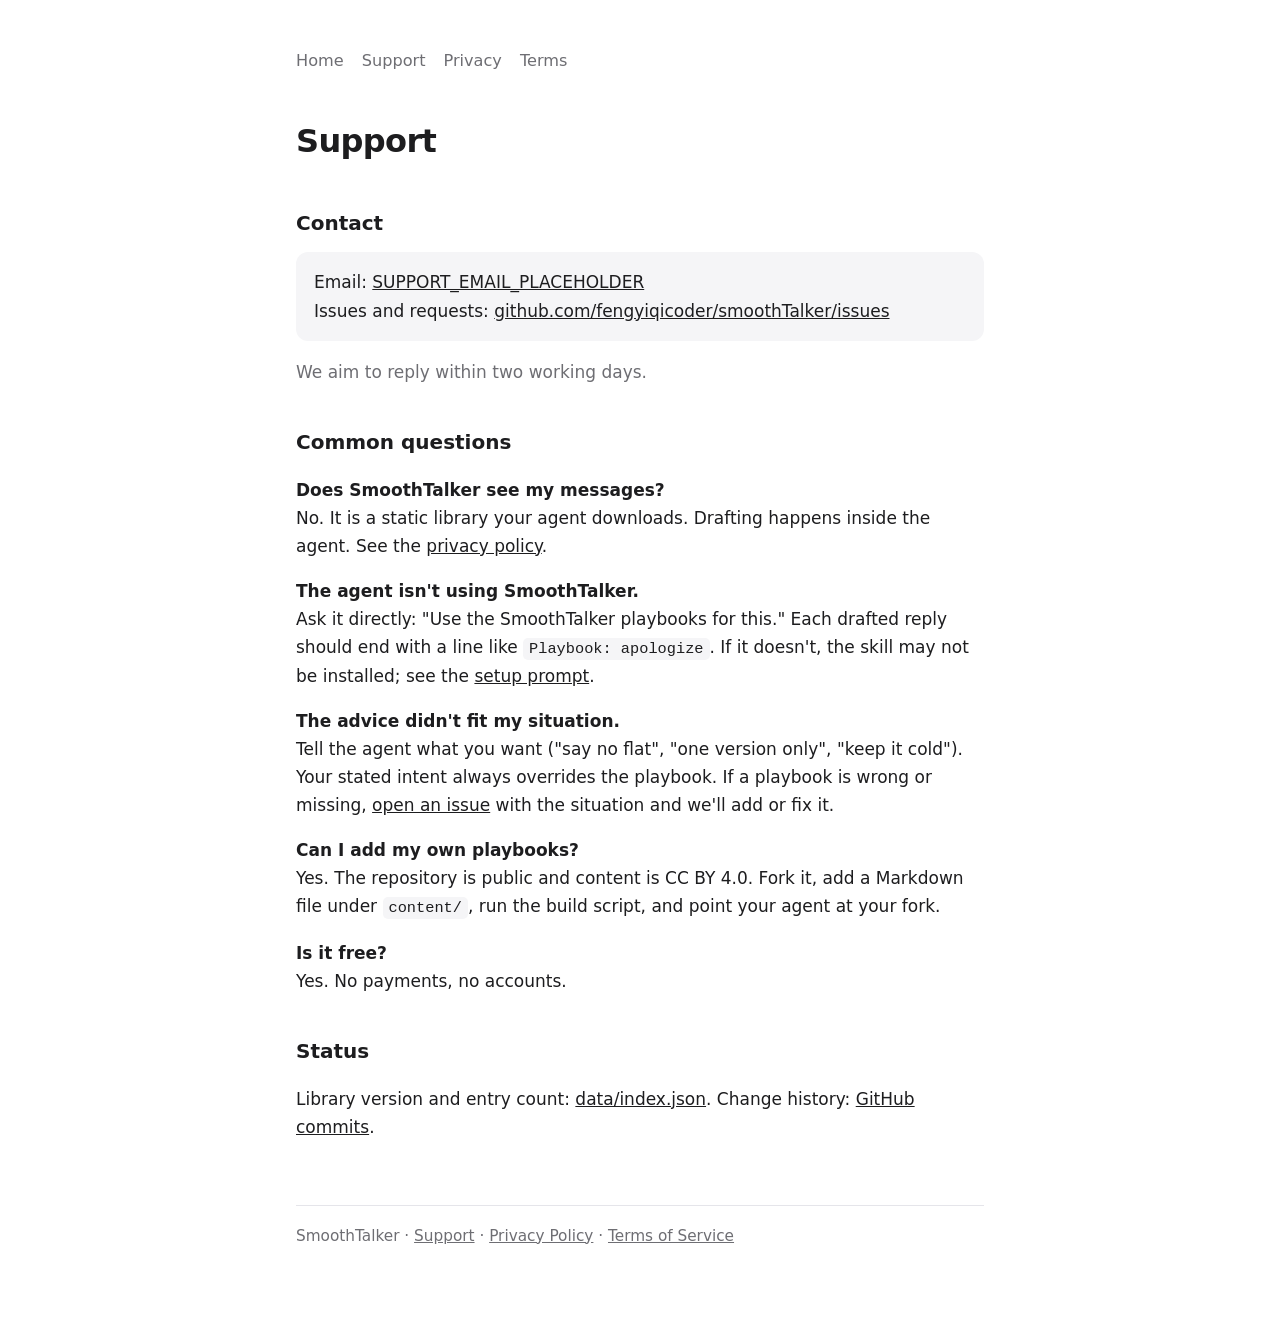
==== support.html @ 401beea9 "Submission prep: landing page, privacy policy, terms, support page, 512px icon, SUBMISSION.md Co-Aut" ====
<!doctype html>
<html lang="en"><head><meta charset="utf-8"><meta name="viewport" content="width=device-width,initial-scale=1">
<title>SmoothTalker Support</title><link rel="icon" href="assets/icon-128.png"><link rel="stylesheet" href="style.css"></head><body>
<nav><a href="/">Home</a><a href="support.html">Support</a><a href="privacy.html">Privacy</a><a href="terms.html">Terms</a></nav>
<h1>Support</h1>

<h2>Contact</h2>
<div class="card">Email: <a href="mailto:SUPPORT_EMAIL_PLACEHOLDER">SUPPORT_EMAIL_PLACEHOLDER</a><br>Issues and requests: <a href="https://github.com/fengyiqicoder/smoothTalker/issues">github.com/fengyiqicoder/smoothTalker/issues</a></div>
<p class="m">We aim to reply within two working days.</p>

<h2>Common questions</h2>
<p><strong>Does SmoothTalker see my messages?</strong><br>No. It is a static library your agent downloads. Drafting happens inside the agent. See the <a href="privacy.html">privacy policy</a>.</p>
<p><strong>The agent isn't using SmoothTalker.</strong><br>Ask it directly: "Use the SmoothTalker playbooks for this." Each drafted reply should end with a line like <code>Playbook: apologize</code>. If it doesn't, the skill may not be installed; see the <a href="https://github.com/fengyiqicoder/smoothTalker/blob/main/MUSE_PROMPT.md">setup prompt</a>.</p>
<p><strong>The advice didn't fit my situation.</strong><br>Tell the agent what you want ("say no flat", "one version only", "keep it cold"). Your stated intent always overrides the playbook. If a playbook is wrong or missing, <a href="https://github.com/fengyiqicoder/smoothTalker/issues">open an issue</a> with the situation and we'll add or fix it.</p>
<p><strong>Can I add my own playbooks?</strong><br>Yes. The repository is public and content is CC BY 4.0. Fork it, add a Markdown file under <code>content/</code>, run the build script, and point your agent at your fork.</p>
<p><strong>Is it free?</strong><br>Yes. No payments, no accounts.</p>

<h2>Status</h2>
<p>Library version and entry count: <a href="data/index.json">data/index.json</a>. Change history: <a href="https://github.com/fengyiqicoder/smoothTalker/commits/main">GitHub commits</a>.</p>
<footer>SmoothTalker · <a href="support.html">Support</a> · <a href="privacy.html">Privacy Policy</a> · <a href="terms.html">Terms of Service</a></footer>
</body></html>
---- style.css ----
:root{--fg:#1d1d1f;--bg:#fff;--mute:#6e6e73;--line:#e5e5ea;--accent:#1c1e26;--card:#f5f5f7}
@media(prefers-color-scheme:dark){:root{--fg:#f5f5f7;--bg:#0e0f14;--mute:#a1a1a6;--line:#2a2b33;--accent:#f5f0e6;--card:#1c1e26}}
*{box-sizing:border-box}body{font:17px/1.65 -apple-system,system-ui,"Segoe UI",sans-serif;max-width:720px;margin:0 auto;padding:48px 16px 80px;color:var(--fg);background:var(--bg)}
a{color:inherit}h1{font-size:2rem;margin:0 0 .3em;letter-spacing:-.02em}h2{font-size:1.25rem;margin:2em 0 .5em}p.lead{font-size:1.15rem;color:var(--mute)}
.m{color:var(--mute)}code{font-size:.9em;background:var(--card);padding:2px 6px;border-radius:5px}pre{background:var(--card);padding:14px 16px;border-radius:10px;overflow:auto;font-size:.9em}
nav{display:flex;gap:18px;font-size:.95em;margin-bottom:40px;color:var(--mute)}nav a{text-decoration:none}nav a:hover{text-decoration:underline}
.logo{display:flex;align-items:center;gap:12px;margin-bottom:8px}.logo img{width:44px;height:44px;border-radius:11px}
ul.ex li{margin:.35em 0}.card{background:var(--card);border-radius:12px;padding:16px 18px;margin:12px 0}
table{border-collapse:collapse;width:100%;font-size:.95em}td,th{text-align:left;padding:8px 6px;border-bottom:1px solid var(--line);vertical-align:top}
footer{margin-top:64px;color:var(--mute);font-size:.9em;border-top:1px solid var(--line);padding-top:18px}
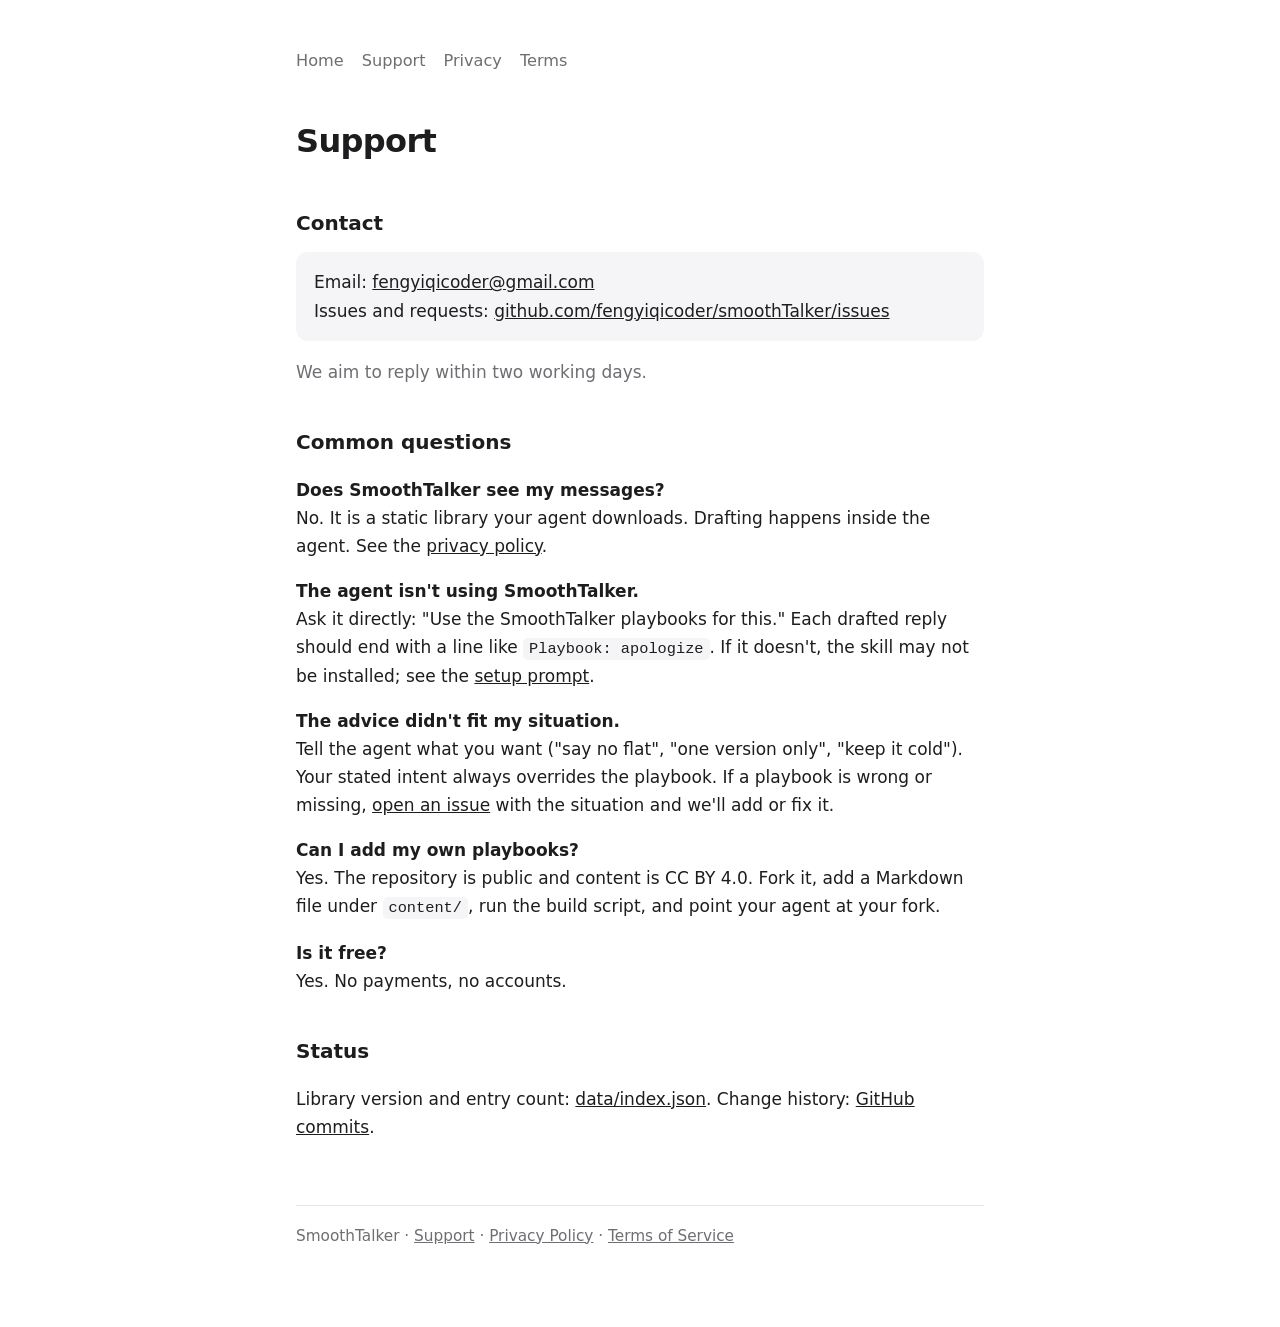
==== commit 57119d9b: "Support email and submission: use personal email for now" ====
--- a/support.html
+++ b/support.html
@@ -5,7 +5,7 @@
 <h1>Support</h1>
 
 <h2>Contact</h2>
-<div class="card">Email: <a href="mailto:SUPPORT_EMAIL_PLACEHOLDER">SUPPORT_EMAIL_PLACEHOLDER</a><br>Issues and requests: <a href="https://github.com/fengyiqicoder/smoothTalker/issues">github.com/fengyiqicoder/smoothTalker/issues</a></div>
+<div class="card">Email: <a href="mailto:fengyiqicoder@gmail.com">fengyiqicoder@gmail.com</a><br>Issues and requests: <a href="https://github.com/fengyiqicoder/smoothTalker/issues">github.com/fengyiqicoder/smoothTalker/issues</a></div>
 <p class="m">We aim to reply within two working days.</p>
 
 <h2>Common questions</h2>
